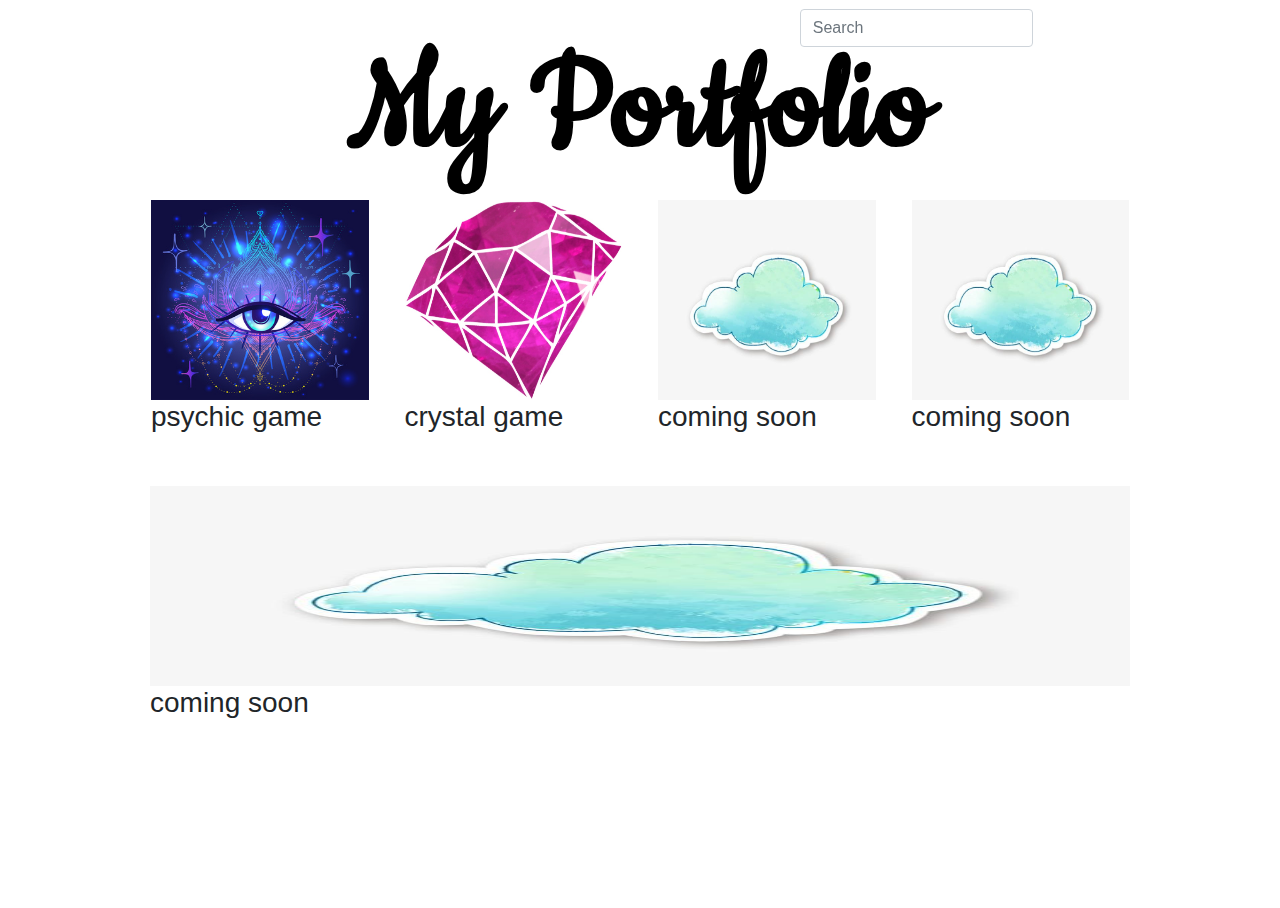
==== portfolio.html @ f09f76d3 "cloud.jpg not jpeg" ====
<!DOCTYPE html>

<html> 

<head>
    <title>Alexis Chisolm Portfolio</title>
    <html lang="en">
    <title>Alexis Chisolm Portfolio</title>
    <link rel="stylesheet" href="assets\theme.css">
    <link href="https://fonts.googleapis.com/css?family=Cookie|Libre+Caslon+Text&display=swap" rel="stylesheet">
    <link rel="stylesheet" href="https://stackpath.bootstrapcdn.com/bootstrap/4.3.1/css/bootstrap.min.css" integrity="sha384-ggOyR0iXCbMQv3Xipma34MD+dH/1fQ784/j6cY/iJTQUOhcWr7x9JvoRxT2MZw1T" crossorigin="anonymous">
    <script src="https://stackpath.bootstrapcdn.com/bootstrap/4.3.1/js/bootstrap.min.js" integrity="sha384-JjSmVgyd0p3pXB1rRibZUAYoIIy6OrQ6VrjIEaFf/nJGzIxFDsf4x0xIM+B07jRM" crossorigin="anonymous"></script>
</head>

<body>
        <header>
                <!--Navbar-->
                <nav class="navbar navbar-expand-lg navbar-dark fixed-top scrolling-navbar">
                  <div class="container">
                    <a class="navbar-brand" href="#"><strong>ALC</strong></a>
                    <button class="navbar-toggler" type="button" data-toggle="collapse" data-target="#navbarSupportedContent-7" aria-controls="navbarSupportedContent-7" aria-expanded="false" aria-label="Toggle navigation">
                      <span class="navbar-toggler-icon"></span>
                    </button>
                    <div class="collapse navbar-collapse" id="navbarSupportedContent-7">
                      <ul class="navbar-nav mr-auto">
                        <li class="nav-item active">
                          <a class="nav-link" href="index.html">Home <span class="sr-only">(current)</span></a>
                        </li>
                        <li class="nav-item">
                          <a class="nav-link" href="portfolio.html">Portfolio</a>
                        </li>
                        <li class="nav-item">
                          <a class="nav-link" href="#">Profile</a>
                        </li>
                      </ul>
                      <form class="form-inline">
                        <div class="md-form my-0">
                          <input class="form-control mr-sm-2" type="text" placeholder="Search" aria-label="Search">
                        </div>
                      </form>
                    </div>
                  </div>
                </nav>
           
            
        <!-- Full Page Intro -->
        <div class="view" style="background-image: url('https://media1.giphy.com/media/l378b9LcC3cclsY2A/giphy.gif'); background-repeat: no-repeat; background-size: cover; background-position: center center;">    
            <div class="mask rgba-black-light align-items-center">
                    <!-- Content -->
                    <div class="container">
                      <!--Grid row-->
                      <div class="row">
                        <!--Grid column-->
                        <div class="col-md-12 mb-4 white-text text-center" id="page-title">
                          <h1 class="h1-reponsive white-text font-weight-bold mb-0 pt-md-5 pt-5 wow fadeInDown" data-wow-delay="0.3s"><strong>My Portfolio</strong></h1>
            <!-- Portfolio Gallery Grid -->
                          </div>
                        </div>
                        </div>
        <!-- <div class="main"> -->
    <div class="main">
<div class="row">
        <div class="column">
          <div class="content">
            <a href= "https://alexischis.github.io/Psychic-Game"><img src="assets\images\psychic1.jpg" alt="Psychic-Game" style="width:100%"></a>
            <h3>psychic game</h3>
          </div>
        </div>
        <div class="column">
          <div class="content">
              <a href= "https://alexischis.github.io/unit-4-game"><img src="assets\images\IMG_8885.jpg" alt="Crystal-Collector" style="width:100%"></a>
              <h3>crystal game</h3>
          </div>
        </div>
        <div class="column">
          <div class="content">
            <img src="assets\images\cloud.jpg" alt="coming soon" style="width:100%">
            <h3>coming soon</h3>
          </div>
        </div>
        <div class="column">
          <div class="content">
            <img src="assets\images\cloud.jpg" alt="coming soon" style="width:100%">
            <h3>coming soon</h3>
          </div>
        </div>
      </div>
      
      <div class="content">
        <img src="assets\images\cloud.jpg" alt="coming soon" style="width:100%">
        <h3>coming soon</h3>
      </div>
      <!-- END MAIN -->
    </div>
</div>
</header>
</body>
</html>
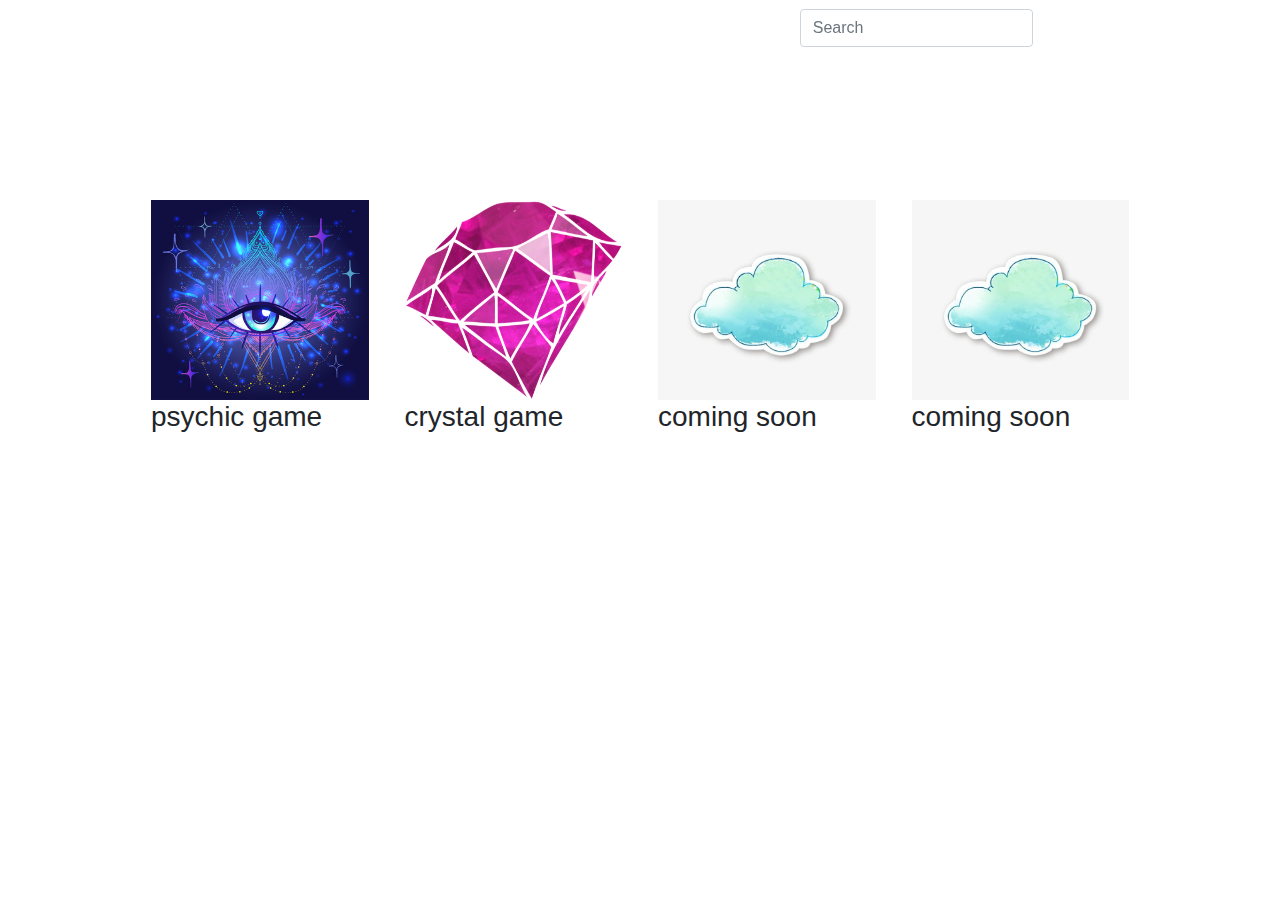
==== commit fc9aef8a: "change background" ====
--- a/portfolio.html
+++ b/portfolio.html
@@ -13,6 +13,7 @@
 </head>
 
 <body>
+
         <header>
                 <!--Navbar-->
                 <nav class="navbar navbar-expand-lg navbar-dark fixed-top scrolling-navbar">
@@ -44,7 +45,7 @@
            
             
         <!-- Full Page Intro -->
-        <div class="view" style="background-image: url('https://media1.giphy.com/media/l378b9LcC3cclsY2A/giphy.gif'); background-repeat: no-repeat; background-size: cover; background-position: center center;">    
+        <div class="view" style="background-image: url('https://wallpaperaccess.com/full/727614.jpg'); background-repeat: no-repeat; background-size: cover; background-position: center center;">    
             <div class="mask rgba-black-light align-items-center">
                     <!-- Content -->
                     <div class="container">
@@ -57,6 +58,7 @@
                           </div>
                         </div>
                         </div>
+        </div>
         <!-- <div class="main"> -->
     <div class="main">
 <div class="row">
@@ -86,13 +88,14 @@
         </div>
       </div>
       
-      <div class="content">
+      <!-- <div class="content">
         <img src="assets\images\cloud.jpg" alt="coming soon" style="width:100%">
         <h3>coming soon</h3>
-      </div>
+      </div> -->
       <!-- END MAIN -->
     </div>
 </div>
 </header>
+
 </body>
 </html>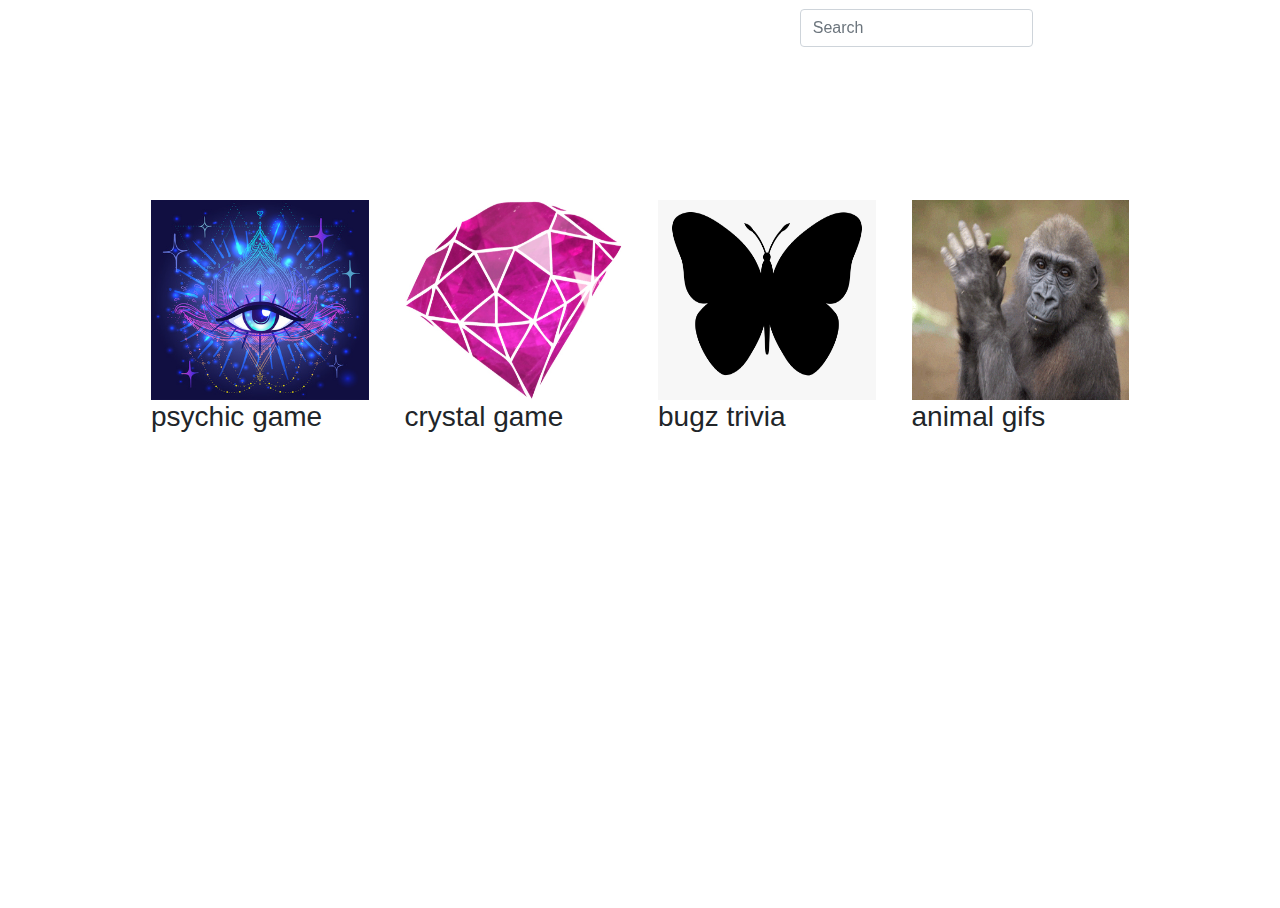
==== commit 39797b3a: "added gif link" ====
--- a/portfolio.html
+++ b/portfolio.html
@@ -76,14 +76,14 @@
         </div>
         <div class="column">
           <div class="content">
-            <img src="assets\images\cloud.jpg" alt="coming soon" style="width:100%">
-            <h3>coming soon</h3>
+            <a href="https://alexischis.github.io/TriviaGame"><img src="assets\images\bugztrivia.png" alt="Bugz Trivia" style="width:100%"></a>
+            <h3>bugz trivia</h3>
           </div>
         </div>
         <div class="column">
           <div class="content">
-            <img src="assets\images\cloud.jpg" alt="coming soon" style="width:100%">
-            <h3>coming soon</h3>
+            <a href="https://alexischis.github.io/GifTastic"><img src="assets\images\giphy.gif" alt="Giphy" style="width:100%"></a>
+            <h3>animal gifs</h3>
           </div>
         </div>
       </div>
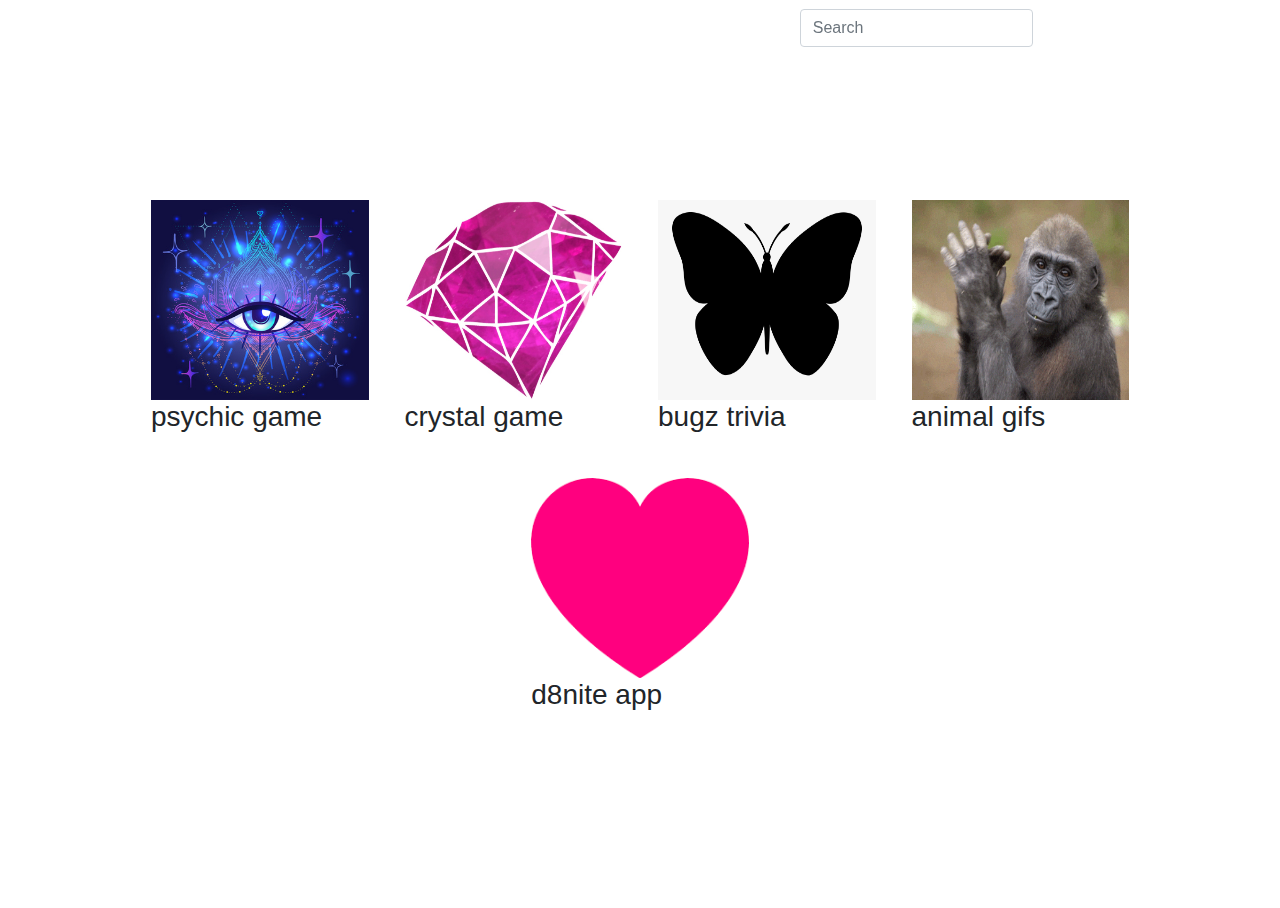
==== commit ba420d0f: "added d8nite app" ====
--- a/portfolio.html
+++ b/portfolio.html
@@ -86,6 +86,12 @@
             <h3>animal gifs</h3>
           </div>
         </div>
+        <div class="column">
+          <div class="content">
+            <a href="https://nfratt.github.io/D8nite/"><img src="assets\images\heart.png" alt="Heart" style="width:100%"></a>
+            <h3>d8nite app</h3>
+          </div>
+        </div>
       </div>
       
       <!-- <div class="content">
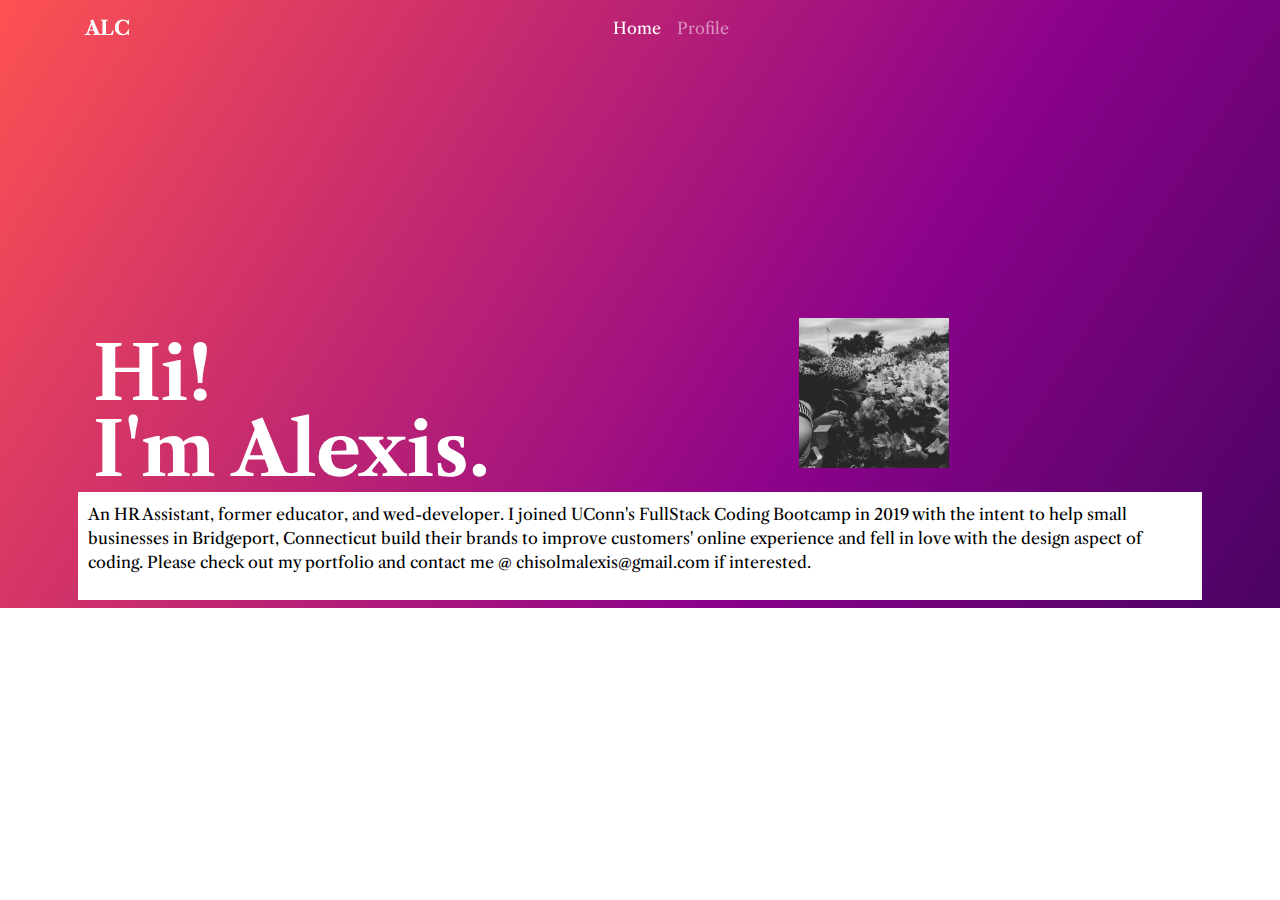
==== commit a0089262: "updated" ====
--- a/portfolio.html
+++ b/portfolio.html
@@ -1,107 +1,79 @@
 <!DOCTYPE html>
 
-<html> 
+<html>
 
-<head>
-    <title>Alexis Chisolm Portfolio</title>
-    <html lang="en">
-    <title>Alexis Chisolm Portfolio</title>
-    <link rel="stylesheet" href="assets\theme.css">
-    <link href="https://fonts.googleapis.com/css?family=Cookie|Libre+Caslon+Text&display=swap" rel="stylesheet">
-    <link rel="stylesheet" href="https://stackpath.bootstrapcdn.com/bootstrap/4.3.1/css/bootstrap.min.css" integrity="sha384-ggOyR0iXCbMQv3Xipma34MD+dH/1fQ784/j6cY/iJTQUOhcWr7x9JvoRxT2MZw1T" crossorigin="anonymous">
-    <script src="https://stackpath.bootstrapcdn.com/bootstrap/4.3.1/js/bootstrap.min.js" integrity="sha384-JjSmVgyd0p3pXB1rRibZUAYoIIy6OrQ6VrjIEaFf/nJGzIxFDsf4x0xIM+B07jRM" crossorigin="anonymous"></script>
-</head>
+<!-- Full Page Intro -->
+<div class="view" href="assets\images\gradientbackground.png"
+  style="background-repeat: no-repeat; background-size: cover; background-position: center center;">
+  <!-- Mask & flexbox options-->
+  <div class="mask rgba-black-light align-items-center">
 
-<body>
+    <head>
+      <html lang="en">
+      <title>Alexis Chisolm Portfolio</title>
+      <link rel="stylesheet" href="assets\theme.css">
+      <link href="https://fonts.googleapis.com/css?family=Cookie|Libre+Caslon+Text&display=swap" rel="stylesheet">
+      <link rel="stylesheet" href="https://stackpath.bootstrapcdn.com/bootstrap/4.3.1/css/bootstrap.min.css"
+        integrity="sha384-ggOyR0iXCbMQv3Xipma34MD+dH/1fQ784/j6cY/iJTQUOhcWr7x9JvoRxT2MZw1T" crossorigin="anonymous">
+      <script src="https://stackpath.bootstrapcdn.com/bootstrap/4.3.1/js/bootstrap.min.js"
+        integrity="sha384-JjSmVgyd0p3pXB1rRibZUAYoIIy6OrQ6VrjIEaFf/nJGzIxFDsf4x0xIM+B07jRM"
+        crossorigin="anonymous"></script>
+    </head>
 
-        <header>
-                <!--Navbar-->
-                <nav class="navbar navbar-expand-lg navbar-dark fixed-top scrolling-navbar">
-                  <div class="container">
-                    <a class="navbar-brand" href="#"><strong>ALC</strong></a>
-                    <button class="navbar-toggler" type="button" data-toggle="collapse" data-target="#navbarSupportedContent-7" aria-controls="navbarSupportedContent-7" aria-expanded="false" aria-label="Toggle navigation">
-                      <span class="navbar-toggler-icon"></span>
-                    </button>
-                    <div class="collapse navbar-collapse" id="navbarSupportedContent-7">
-                      <ul class="navbar-nav mr-auto">
-                        <li class="nav-item active">
-                          <a class="nav-link" href="index.html">Home <span class="sr-only">(current)</span></a>
-                        </li>
-                        <li class="nav-item">
-                          <a class="nav-link" href="portfolio.html">Portfolio</a>
-                        </li>
-                        <li class="nav-item">
-                          <a class="nav-link" href="#">Profile</a>
-                        </li>
-                      </ul>
-                      <form class="form-inline">
-                        <div class="md-form my-0">
-                          <input class="form-control mr-sm-2" type="text" placeholder="Search" aria-label="Search">
-                        </div>
-                      </form>
-                    </div>
-                  </div>
-                </nav>
-           
-            
-        <!-- Full Page Intro -->
-        <div class="view" style="background-image: url('https://wallpaperaccess.com/full/727614.jpg'); background-repeat: no-repeat; background-size: cover; background-position: center center;">    
-            <div class="mask rgba-black-light align-items-center">
-                    <!-- Content -->
-                    <div class="container">
-                      <!--Grid row-->
-                      <div class="row">
-                        <!--Grid column-->
-                        <div class="col-md-12 mb-4 white-text text-center" id="page-title">
-                          <h1 class="h1-reponsive white-text font-weight-bold mb-0 pt-md-5 pt-5 wow fadeInDown" data-wow-delay="0.3s"><strong>My Portfolio</strong></h1>
-            <!-- Portfolio Gallery Grid -->
-                          </div>
-                        </div>
-                        </div>
+    <body>
+      <header>
+        <!--Navbar-->
+        <nav class="navbar navbar-expand-lg navbar-dark fixed-top scrolling-navbar">
+          <div class="container">
+            <a class="navbar-brand" href="index.html"><strong>ALC</strong></a>
+            <button class="navbar-toggler" type="button" data-toggle="collapse" data-target="#navbarSupportedContent-7"
+              aria-controls="navbarSupportedContent-7" aria-expanded="false" aria-label="Toggle navigation">
+              <span class="navbar-toggler-icon"></span>
+            </button>
+            <div class="collapse navbar-collapse" id="navbarSupportedContent-7">
+              <ul class="navbar-nav mr-auto">
+                <li class="nav-item active">
+                  <a class="nav-link" href="index.html">Home <span class="sr-only">(current)</span></a>
+                </li>
+                <li class="nav-item">
+                  <a class="nav-link" href="portfolio.html">Profile</a>
+                </li>
+              </ul>
+            </div>
+          </div>
+        </nav>
+        <!-- Navbar -->
+        <br>
+        <br>
+        <!-- Content -->
+        <div class="container">
+          <!--Grid row-->
+          <div class="row">
+            <!--Grid column-->
+            <div class="col-md-5 mb-4 white-text text-center" id="page-title">
+              <h1><strong>Hi!</strong></h1>
+              <br>
+              <br>
+              <h1><strong>I'm Alexis.</strong></h1>
+            </div>
+            <div class="col-md-7 mb-4 white-text text-center" id="alexis-img">
+              <img src="assets/images/IMG_8346.JPG">
+            </div>
+            <br>
+            <div id="about">
+              <p>An HR Assistant, former educator, and wed-developer. I joined UConn's FullStack Coding Bootcamp in 2019
+                with the intent to help small businesses in Bridgeport, Connecticut build their brands to improve
+                customers' online experience and fell in love with the design aspect of coding. Please check out my
+                portfolio and contact me @ chisolmalexis@gmail.com if interested. </p>
+            </div>
+          </div>
+          <!--Grid column-->
         </div>
-        <!-- <div class="main"> -->
-    <div class="main">
-<div class="row">
-        <div class="column">
-          <div class="content">
-            <a href= "https://alexischis.github.io/Psychic-Game"><img src="assets\images\psychic1.jpg" alt="Psychic-Game" style="width:100%"></a>
-            <h3>psychic game</h3>
-          </div>
-        </div>
-        <div class="column">
-          <div class="content">
-              <a href= "https://alexischis.github.io/unit-4-game"><img src="assets\images\IMG_8885.jpg" alt="Crystal-Collector" style="width:100%"></a>
-              <h3>crystal game</h3>
-          </div>
-        </div>
-        <div class="column">
-          <div class="content">
-            <a href="https://alexischis.github.io/TriviaGame"><img src="assets\images\bugztrivia.png" alt="Bugz Trivia" style="width:100%"></a>
-            <h3>bugz trivia</h3>
-          </div>
-        </div>
-        <div class="column">
-          <div class="content">
-            <a href="https://alexischis.github.io/GifTastic"><img src="assets\images\giphy.gif" alt="Giphy" style="width:100%"></a>
-            <h3>animal gifs</h3>
-          </div>
-        </div>
-        <div class="column">
-          <div class="content">
-            <a href="https://nfratt.github.io/D8nite/"><img src="assets\images\heart.png" alt="Heart" style="width:100%"></a>
-            <h3>d8nite app</h3>
-          </div>
-        </div>
-      </div>
-      
-      <!-- <div class="content">
-        <img src="assets\images\cloud.jpg" alt="coming soon" style="width:100%">
-        <h3>coming soon</h3>
-      </div> -->
-      <!-- END MAIN -->
-    </div>
+        <!--Grid row-->
+  </div>
+  <!-- Content -->
+  </header>
+  </body>
 </div>
-</header>
 
-</body>
 </html>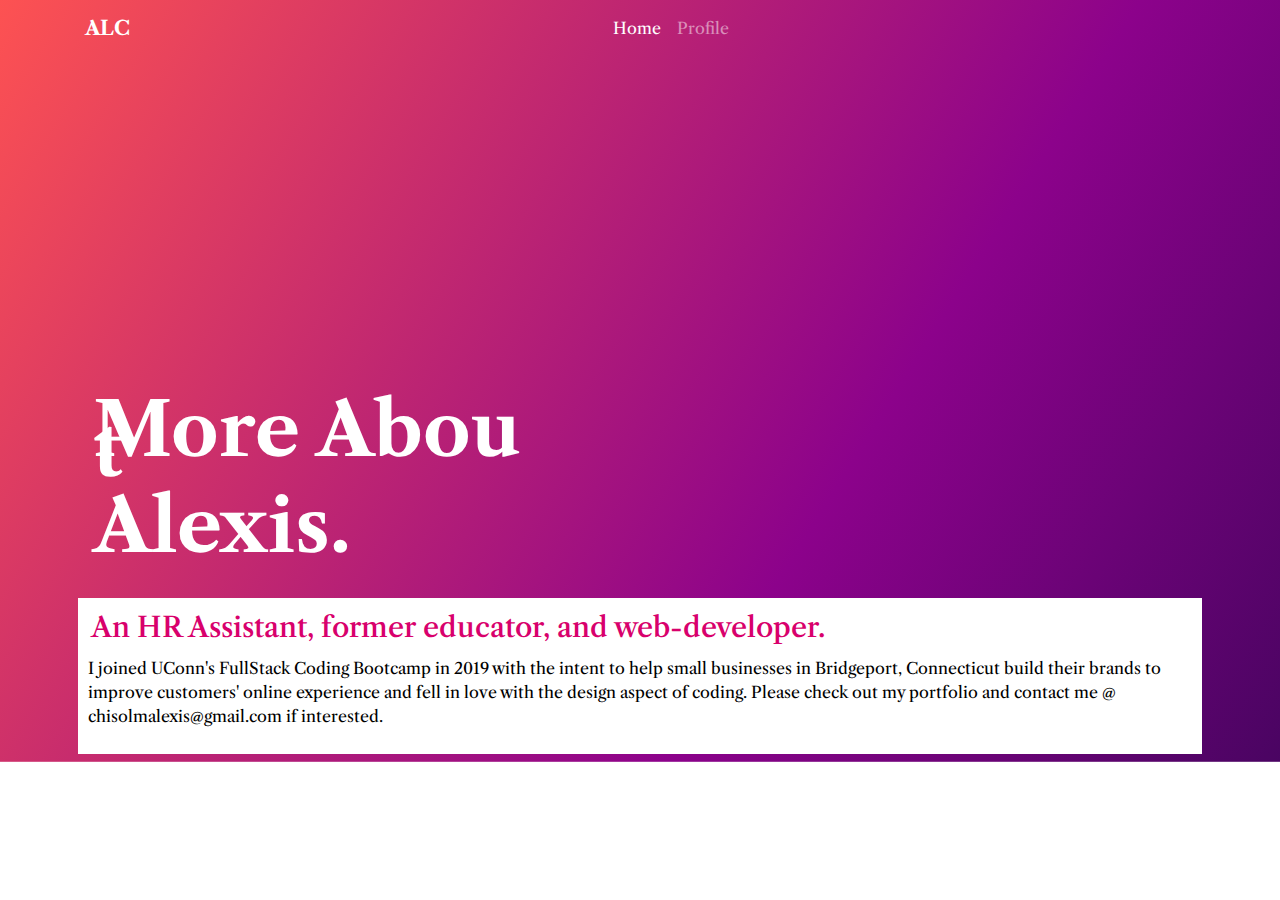
==== commit 88e775b4: "updates" ====
--- a/portfolio.html
+++ b/portfolio.html
@@ -10,7 +10,7 @@
 
     <head>
       <html lang="en">
-      <title>Alexis Chisolm Portfolio</title>
+      <title>Alexis Chisolm Profile</title>
       <link rel="stylesheet" href="assets\theme.css">
       <link href="https://fonts.googleapis.com/css?family=Cookie|Libre+Caslon+Text&display=swap" rel="stylesheet">
       <link rel="stylesheet" href="https://stackpath.bootstrapcdn.com/bootstrap/4.3.1/css/bootstrap.min.css"
@@ -23,7 +23,7 @@
     <body>
       <header>
         <!--Navbar-->
-        <nav class="navbar navbar-expand-lg navbar-dark fixed-top scrolling-navbar">
+        <nav class="navbar navbar-expand-lg navbar-dark">
           <div class="container">
             <a class="navbar-brand" href="index.html"><strong>ALC</strong></a>
             <button class="navbar-toggler" type="button" data-toggle="collapse" data-target="#navbarSupportedContent-7"
@@ -51,17 +51,18 @@
           <div class="row">
             <!--Grid column-->
             <div class="col-md-5 mb-4 white-text text-center" id="page-title">
-              <h1><strong>Hi!</strong></h1>
+              <h1><strong>More About</strong></h1>
               <br>
               <br>
-              <h1><strong>I'm Alexis.</strong></h1>
+              <h1><strong>Alexis.</strong></h1>
             </div>
             <div class="col-md-7 mb-4 white-text text-center" id="alexis-img">
-              <img src="assets/images/IMG_8346.JPG">
+              <!-- <img src="assets/images/IMG_8346.JPG"> -->
             </div>
             <br>
             <div id="about">
-              <p>An HR Assistant, former educator, and wed-developer. I joined UConn's FullStack Coding Bootcamp in 2019
+              <h5>An HR Assistant, former educator, and web-developer.</h5>
+              <p>I joined UConn's FullStack Coding Bootcamp in 2019
                 with the intent to help small businesses in Bridgeport, Connecticut build their brands to improve
                 customers' online experience and fell in love with the design aspect of coding. Please check out my
                 portfolio and contact me @ chisolmalexis@gmail.com if interested. </p>
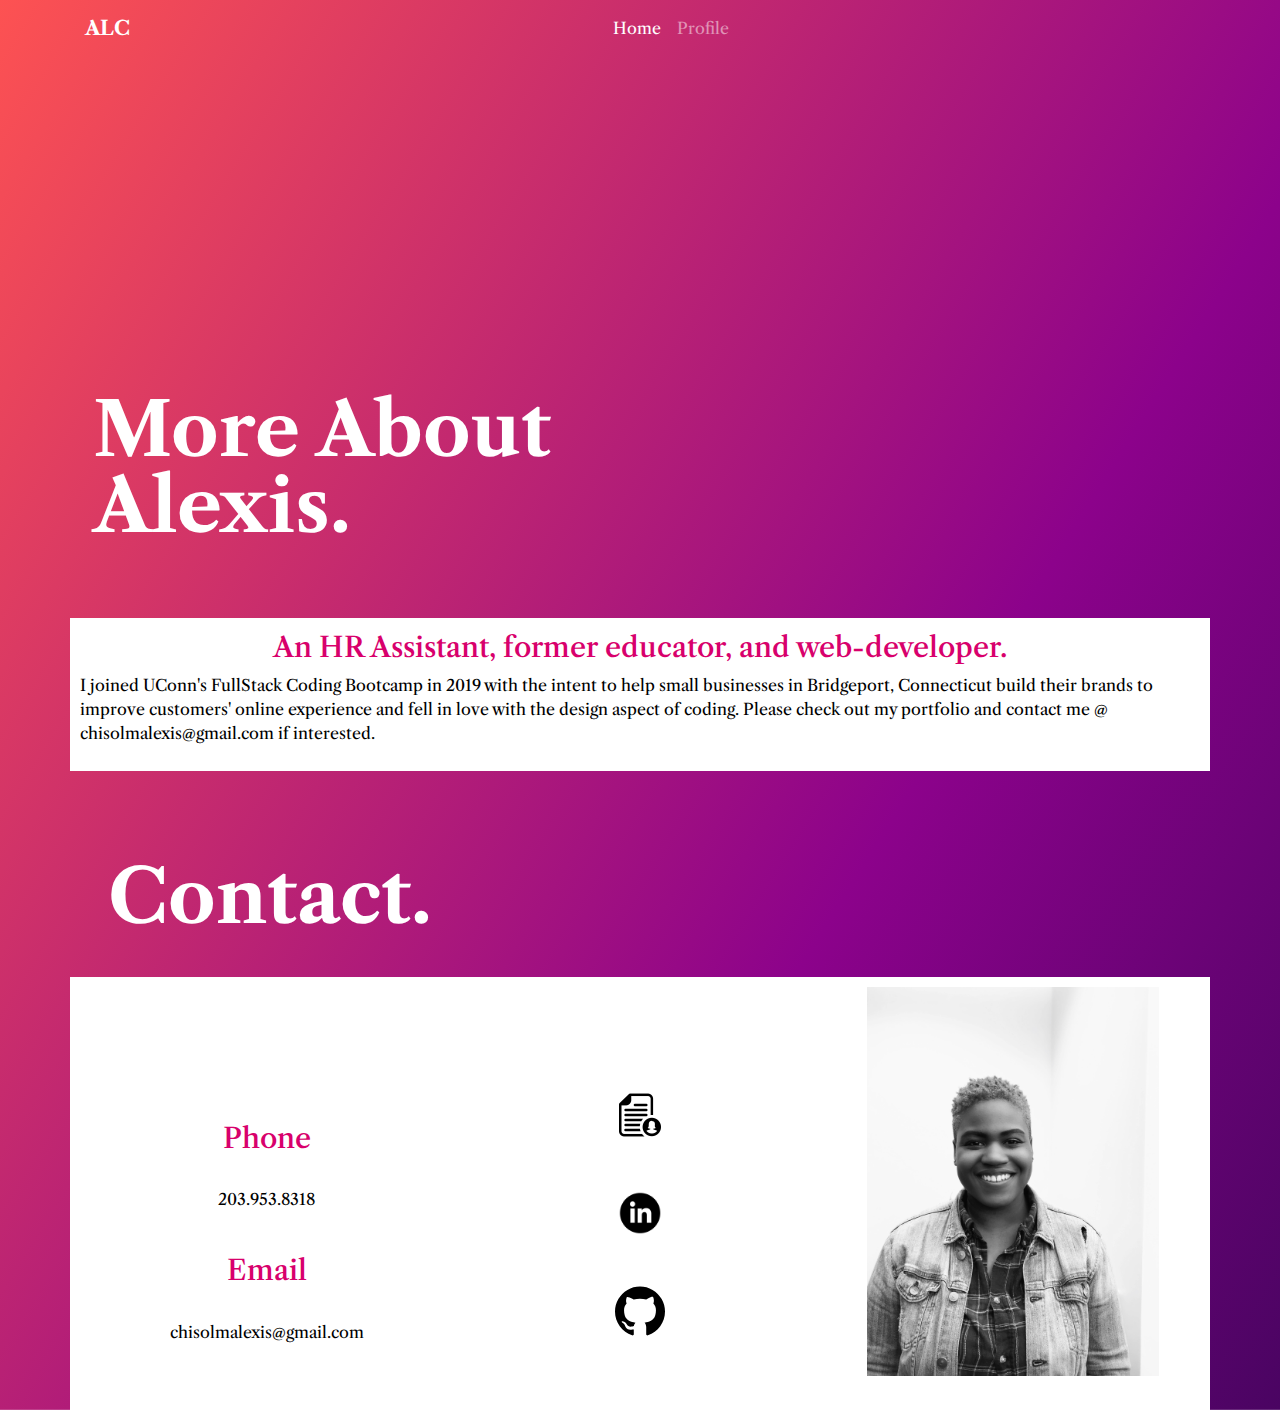
==== commit 421abd94: "added contact links" ====
--- a/portfolio.html
+++ b/portfolio.html
@@ -50,27 +50,57 @@
           <!--Grid row-->
           <div class="row">
             <!--Grid column-->
-            <div class="col-md-5 mb-4 white-text text-center" id="page-title">
+            <div class="col-md-12 mb-4 white-text text-center" id="page-title">
               <h1><strong>More About</strong></h1>
               <br>
               <br>
               <h1><strong>Alexis.</strong></h1>
             </div>
-            <div class="col-md-7 mb-4 white-text text-center" id="alexis-img">
-              <!-- <img src="assets/images/IMG_8346.JPG"> -->
-            </div>
+          </div>
             <br>
-            <div id="about">
+            <div class="row" id="about">
               <h5>An HR Assistant, former educator, and web-developer.</h5>
               <p>I joined UConn's FullStack Coding Bootcamp in 2019
                 with the intent to help small businesses in Bridgeport, Connecticut build their brands to improve
                 customers' online experience and fell in love with the design aspect of coding. Please check out my
                 portfolio and contact me @ chisolmalexis@gmail.com if interested. </p>
             </div>
+            <div class="container">
+                <!--Grid row-->
+                <div class="row">
+                  <!--Grid column-->
+                  <div class="col-md-12 mb-4" id="contact-text">
+                    <h1><strong>Contact.</strong></h1>
+                  </div>
+                  <!--Grid column-->
+                </div>
+                <!--Grid row-->
+              </div>
+            <div class="row" id="contact">
+                <!-- <div class="col-md-4 mb-4" id="alexis-img">
+                    <img src="assets/images/IMG_8346.JPG">
+                  </div> -->
+                <div class="col-md-4 mb-4" id="contact-list">
+                  <div class="row"><h5>Phone</h5></div>
+                  <div class="row"><p>203.953.8318</p></div>
+                  <div class="row"><h5>Email</h5></div>
+                  <div class="row"><p>chisolmalexis@gmail.com</p></div>
+                </div>
+                <div class="col-md-4 mb-4" id="links">
+                    <div class="row"><a href="assets/AlexisChisolm_Resume2019.pdf"><img class="icon" src="assets/images/resumeicon.png"></a></div>
+                    <div class="row"></div>
+                    <div class="row"><a href="https://www.linkedin.com/in/alexis-chisolm-450b8b77/"><img class="icon" src="assets/images/linkedin.png"></a></div>
+                    <div class="row"></div>
+                    <div class="row"><a href="https://www.github.com/alexischis"><img class="icon" src="assets/images/github.svg"></a></div>
+                    <div class="row"></div>
+                  </div>
+                  <div class="col-md-4 mb-4 white-text text-center">
+                    <img id ="alexis-img" src= "assets/images/image1.jpeg">
+                  </div>
           </div>
-          <!--Grid column-->
+          
         </div>
-        <!--Grid row-->
+    
   </div>
   <!-- Content -->
   </header>
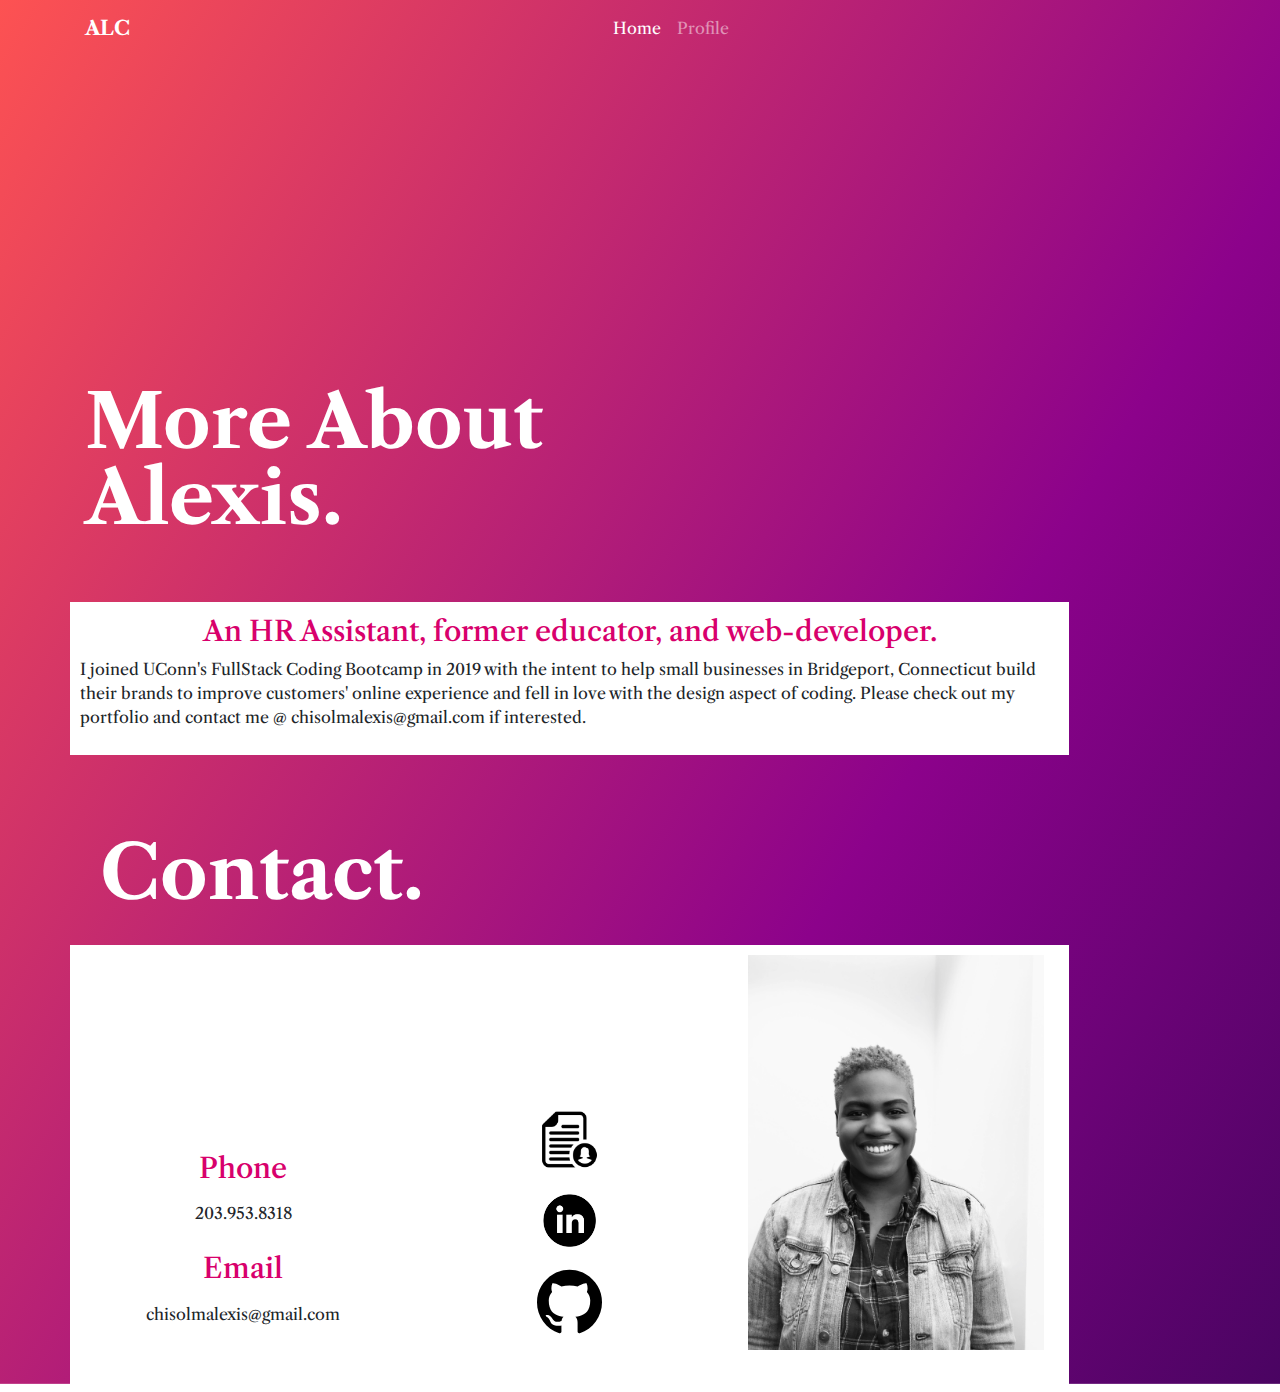
==== commit 6b44450d: "resized divs for responsiveness" ====
--- a/portfolio.html
+++ b/portfolio.html
@@ -70,7 +70,7 @@
                 <div class="row">
                   <!--Grid column-->
                   <div class="col-md-12 mb-4" id="contact-text">
-                    <h1><strong>Contact.</strong></h1>
+                  <h1><strong>Contact.</strong></h1>
                   </div>
                   <!--Grid column-->
                 </div>
@@ -87,11 +87,11 @@
                   <div class="row"><p>chisolmalexis@gmail.com</p></div>
                 </div>
                 <div class="col-md-4 mb-4" id="links">
-                    <div class="row"><a href="assets/AlexisChisolm_Resume2019.pdf"><img class="icon" src="assets/images/resumeicon.png"></a></div>
+                    <div class="row"><a href="assets/AlexisChisolm_Resume2019.pdf"><img class="icons" src="assets/images/resumeicon.png"></a></div>
                     <div class="row"></div>
-                    <div class="row"><a href="https://www.linkedin.com/in/alexis-chisolm-450b8b77/"><img class="icon" src="assets/images/linkedin.png"></a></div>
+                    <div class="row"><a href="https://www.linkedin.com/in/alexis-chisolm-450b8b77/"><img class="icons" src="assets/images/linkedin.png"></a></div>
                     <div class="row"></div>
-                    <div class="row"><a href="https://www.github.com/alexischis"><img class="icon" src="assets/images/github.svg"></a></div>
+                    <div class="row"><a href="https://www.github.com/alexischis"><img class="icons" src="assets/images/github.svg"></a></div>
                     <div class="row"></div>
                   </div>
                   <div class="col-md-4 mb-4 white-text text-center">
